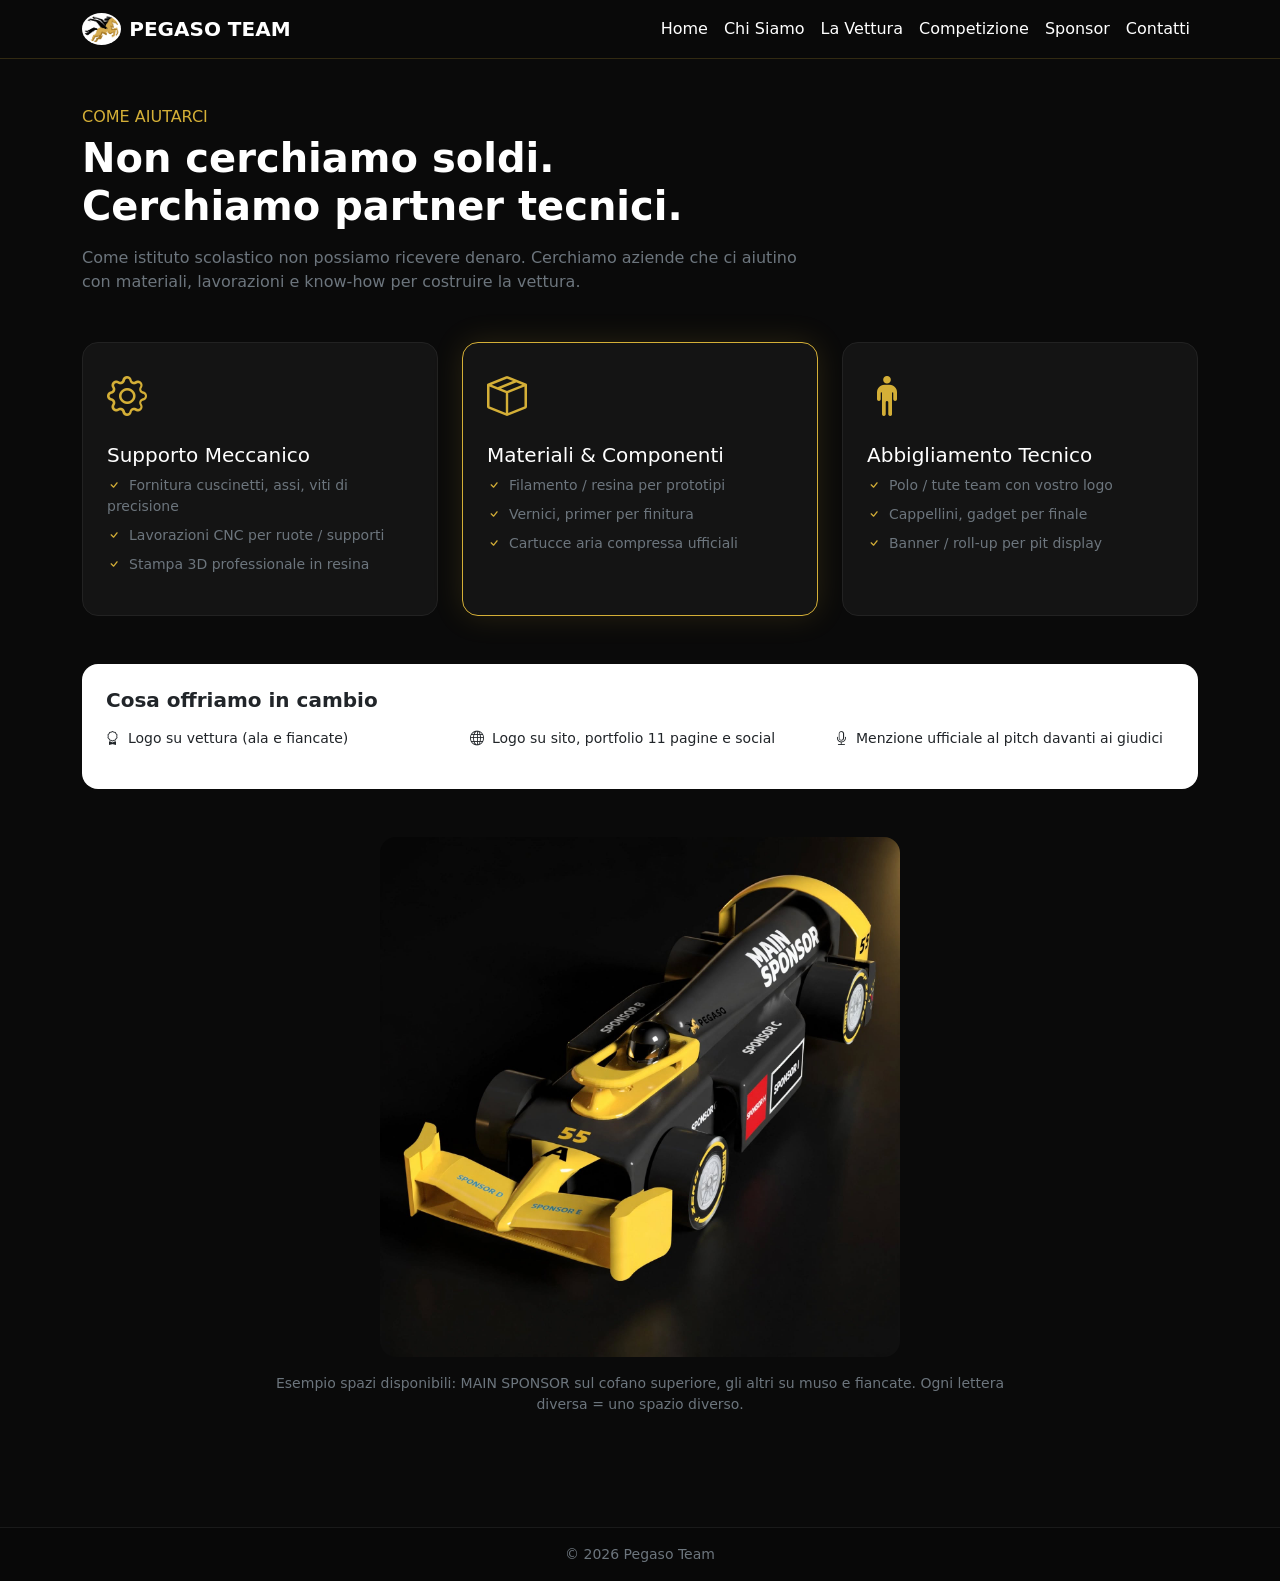
==== pages/sponsor.html @ b55cbc6f "Add files via upload" ====
<!DOCTYPE html>
<html lang="it">

<head>
    <meta charset="UTF-8">
    <meta name="viewport" content="width=device-width, initial-scale=1.0">
    <!-- CSS BOOTSTRAP -->
    <link href="https://cdn.jsdelivr.net/npm/bootstrap@5.3.8/dist/css/bootstrap.min.css" rel="stylesheet">
    <!-- IOCNE BOOTSTRAP -->
    <link rel="stylesheet" href="https://cdn.jsdelivr.net/npm/bootstrap-icons@1.13.1/font/bootstrap-icons.min.css">
    <!-- CSS PERSONALE -->
    <link rel="stylesheet" href="../css/style.css">
    <title>Sponsor | Pegaso Team</title>
</head>

<body>
    <!-- NAVBAR -->
    <nav class="navbar navbar-expand-lg sticky-top" data-bs-theme="dark">
        <div class="container">
            <a class="navbar-brand d-flex align-items-center gap-2 text-white" href="../index.html">
                <img src="../images/logo_pegaso.jpg"
                    style="height:32px;background:white;border-radius:50%;padding:2px;">
                <span class="fw-bold">PEGASO TEAM</span>
            </a>
            <button class="navbar-toggler" type="button" data-bs-toggle="collapse" data-bs-target="#navbarNav">
                <span class="navbar-toggler-icon"></span>
            </button>
            <div class="collapse navbar-collapse" id="navbarNav">
                <ul class="navbar-nav ms-auto">
                    <li class="nav-item"><a class="nav-link text-white" href="../index.html">Home</a></li>
                    <li class="nav-item"><a class="nav-link text-white" href="chi-siamo.html">Chi Siamo</a></li>
                    <li class="nav-item"><a class="nav-link text-white" href="vettura.html">La Vettura</a></li>
                    <li class="nav-item"><a class="nav-link text-white" href="competizione.html">Competizione</a></li>
                    <li class="nav-item"><a class="nav-link active text-white" href="sponsor.html">Sponsor</a></li>
                    <li class="nav-item"><a class="nav-link text-white" href="contatti.html">Contatti</a></li>
                </ul>
            </div>
        </div>
    </nav>

    <!-- COME AIUTARCI -->
    <div class="container py-5">
        <h6 class="gold-text">COME AIUTARCI</h6>
        <h1 class="display-6 fw-bold">Non cerchiamo soldi.<br>Cerchiamo partner tecnici.</h1>
        <p class="text-secondary col-12 col-lg-8 mt-3">Come istituto scolastico non possiamo ricevere denaro. Cerchiamo
            aziende che ci aiutino con materiali, lavorazioni e know-how per costruire la vettura.</p>
        <div class="row g-4 mt-4">
            <div class="col-12 col-lg-4 col-md-6 col-sm-12">
                <div class="card-dark p-4 rounded-4 h-100">
                    <i class="bi bi-gear fs-1 gold-text"></i>
                    <h5 class="mt-3">Supporto Meccanico</h5>
                    <ul class="small text-secondary mt-2 list-unstyled">
                        <li class="mb-2"><i class="bi bi-check gold-text me-2"></i>Fornitura cuscinetti, assi, viti di
                            precisione</li>
                        <li class="mb-2"><i class="bi bi-check gold-text me-2"></i>Lavorazioni CNC per ruote / supporti
                        </li>
                        <li class="mb-2"><i class="bi bi-check gold-text me-2"></i>Stampa 3D professionale in resina
                        </li>
                    </ul>
                </div>
            </div>
            <div class="col-12 col-lg-4 col-md-6 col-sm-12">
                <div class="card-dark tier-gold p-4 rounded-4 h-100">
                    <i class="bi bi-box-seam fs-1 gold-text"></i>
                    <h5 class="mt-3">Materiali & Componenti</h5>
                    <ul class="small text-secondary mt-2 list-unstyled">
                        <li class="mb-2"><i class="bi bi-check gold-text me-2"></i>Filamento / resina per prototipi</li>
                        <li class="mb-2"><i class="bi bi-check gold-text me-2"></i>Vernici, primer per finitura</li>
                        <li class="mb-2"><i class="bi bi-check gold-text me-2"></i>Cartucce aria compressa ufficiali
                        </li>
                    </ul>
                </div>
            </div>
            <div class="col-12 col-lg-4 col-md-12 col-sm-12">
                <div class="card-dark p-4 rounded-4 h-100">
                    <i class="bi bi-person-standing fs-1 gold-text"></i>
                    <h5 class="mt-3">Abbigliamento Tecnico</h5>
                    <ul class="small text-secondary mt-2 list-unstyled">
                        <li class="mb-2"><i class="bi bi-check gold-text me-2"></i>Polo / tute team con vostro logo</li>
                        <li class="mb-2"><i class="bi bi-check gold-text me-2"></i>Cappellini, gadget per finale</li>
                        <li class="mb-2"><i class="bi bi-check gold-text me-2"></i>Banner / roll-up per pit display</li>
                    </ul>
                </div>
            </div>
        </div>

        <!-- COSA OFFRIAMO IN CAMBIO -->
        <div class="mt-5 p-4 rounded-4 bg-white text-dark">
            <h5 class="fw-bold">Cosa offriamo in cambio</h5>
            <div class="row mt-3 small">
                <div class="col-12 col-md-4">
                    <p><i class="bi bi-award me-2"></i>Logo su vettura (ala e fiancate)</p>
                </div>
                <div class="col-12 col-md-4">
                    <p><i class="bi bi-globe me-2"></i>Logo su sito, portfolio 11 pagine e social</p>
                </div>
                <div class="col-12 col-md-4">
                    <p><i class="bi bi-mic me-2"></i>Menzione ufficiale al pitch davanti ai giudici</p>
                </div>
            </div>
        </div>
        <!-- ESEMPIO SPONSOR VETTURA -->
        <div class="my-5 text-center">
            <img src="../images/vettura_sponsor.jpg" class="img-fluid rounded-4 vettura-sponsor-img"
                alt="Template sponsor">
            <div class="row justify-content-center mt-3">
                <div class="col-12 col-lg-8">
                    <p class="small text-secondary">
                        Esempio spazi disponibili: MAIN SPONSOR sul cofano superiore, gli altri su muso e fiancate.
                        Ogni lettera diversa = uno spazio diverso.
                    </p>
                </div>
            </div>
        </div>
    </div>

    <!-- FOOTER -->
    <footer class="py-3 text-center text-secondary small">© 2026 Pegaso Team</footer>

    <!-- JS BOOTSTRAP -->
    <script src="https://cdn.jsdelivr.net/npm/bootstrap@5.3.8/dist/js/bootstrap.bundle.min.js"
        integrity="sha384-FKyoEForCGlyvwx9Hj09JcYn3nv7wiPVlz7YYwJrWVcXK/BmnVDxM+D2scQbITxI"
        crossorigin="anonymous"></script>
</body>

</html>
---- css/style.css ----
:root {
    --gold: #D4AF37;
    --gold2: #FFD700;
    --black: #0A0A0A;
}

body {
    background: var(--black);
    color: #fff;
    font-family: system-ui, sans-serif;
    overflow-x: hidden;
}

/* NAVBAR */
.navbar {
    background: rgba(10, 10, 10, 0.95) !important;
    border-bottom: 1px solid rgba(212, 175, 55, 0.2);
    backdrop-filter: blur(10px);
}

.nav-link {
    font-weight: 500;
}

.nav-link:hover {
    color: var(--gold) !important;
}

/* HERO */
.hero {
    min-height: 88vh;
    display: flex;
    align-items: center;
    background: radial-gradient(ellipse at top right, rgba(212, 175, 55, 0.15), transparent 60%), var(--black);
    padding: 60px 0;
}

.hero h1 {
    font-size: clamp(42px, 7vw, 84px);
    font-weight: 900;
    line-height: 0.9;
    letter-spacing: -2px;
}

.hero h1 span {
    color: var(--gold);
}

/* BOTTONI */
.badge-gold {
    background: var(--gold);
    color: #000;
    font-weight: 700;
    padding: 8px 14px;
    letter-spacing: 1px;
}

.btn-gold {
    background: var(--gold);
    color: #000;
    font-weight: 800;
    padding: 12px 28px;
    border: none;
    border-radius: 6px;
    transition: .3s;
}

.btn-gold:hover {
    background: var(--gold2);
    transform: translateY(-2px);
    color: #000;
}

/* CARD */
.card-dark {
    background: #141414;
    border: 1px solid #222;
    transition: .3s;
}

.card-dark:hover {
    border-color: var(--gold);
    transform: translateY(-4px);
}

.gold-text {
    color: var(--gold);
}

.tier-gold {
    border: 1px solid var(--gold) !important;
    box-shadow: 0 0 30px rgba(212, 175, 55, 0.15);
}

.sponsor-bar {
    border-top: 1px solid rgba(212, 175, 55, 0.3);
    border-bottom: 1px solid rgba(212, 175, 55, 0.3);
    background: #000;
}

/* IMMAGINI - TUTTO QUI, MAI PIU' NELL'HTML */
.logo-pegaso-nav {
    height: 32px;
    background: white;
    border-radius: 50%;
    padding: 2px;
}

.logo-pegaso-hero {
    max-height: 420px;
    filter: drop-shadow(0 0 40px rgba(212, 175, 55, 0.15));
}

.logo-meucci-header {
    width: 130px;
    background: white;
    border-radius: 50%;
    padding: 8px;
}

.vettura-nuda-img {
    max-height: 540px;
    filter: drop-shadow(0 0 40px rgba(212, 175, 55, 0.2));
}

.vettura-sponsor-img {
    max-height: 520px;
}

.logo-pegaso-chi-siamo {
    max-width: 240px;
}

footer {
    border-top: 1px solid #1a1a1a;
    background: #080808;
}
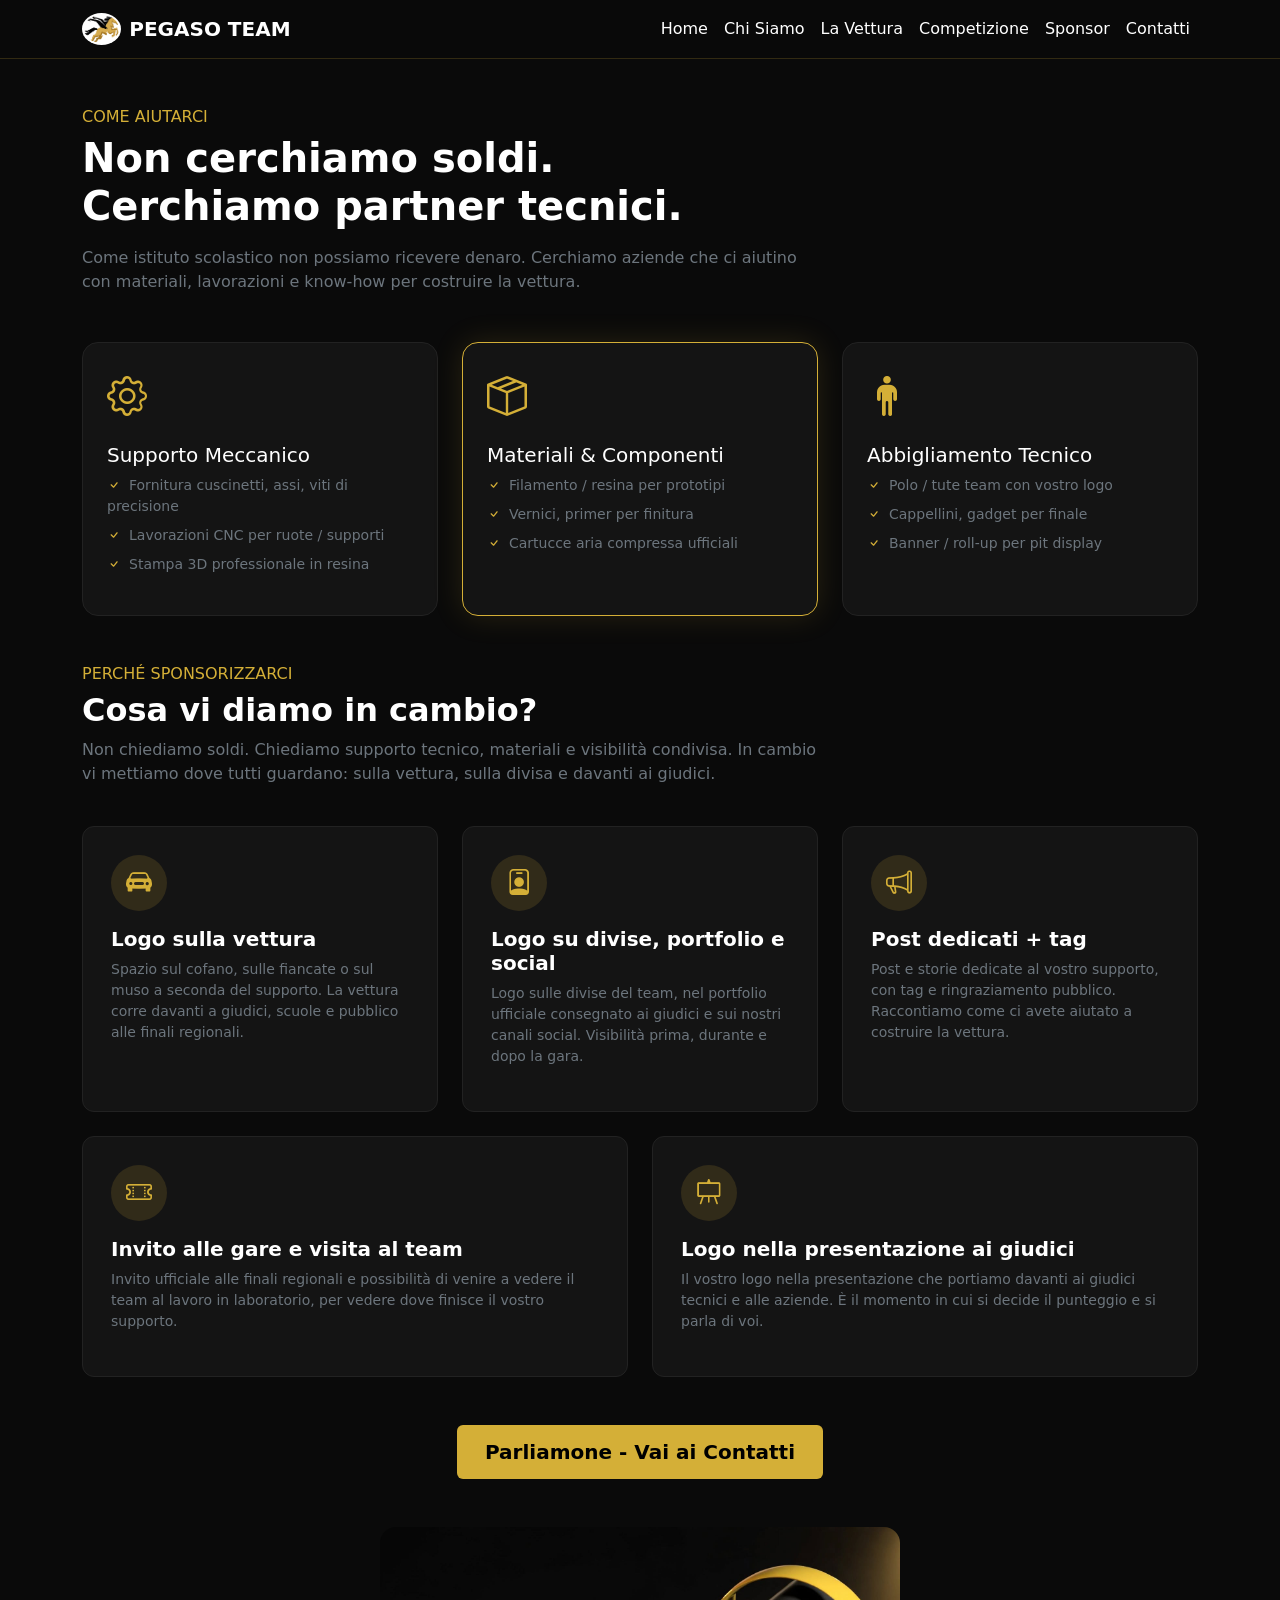
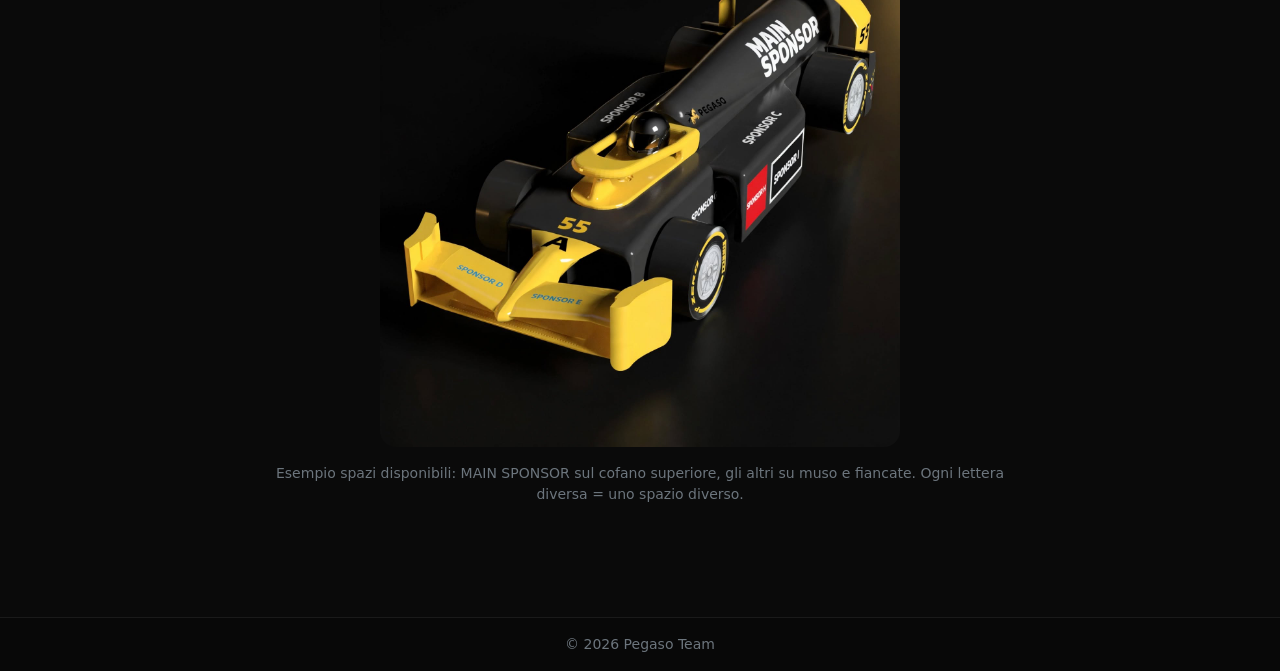
==== commit 09a1349e: "Revise sponsor page with extended sponsorship details Updated the sponsor page to include additional" ====
--- a/pages/sponsor.html
+++ b/pages/sponsor.html
@@ -18,8 +18,7 @@
     <nav class="navbar navbar-expand-lg sticky-top" data-bs-theme="dark">
         <div class="container">
             <a class="navbar-brand d-flex align-items-center gap-2 text-white" href="../index.html">
-                <img src="../images/logo_pegaso.jpg"
-                    style="height:32px;background:white;border-radius:50%;padding:2px;">
+                <img src="../images/logo_pegaso.jpg" class="logo-pegaso-nav" alt="Pegaso">
                 <span class="fw-bold">PEGASO TEAM</span>
             </a>
             <button class="navbar-toggler" type="button" data-bs-toggle="collapse" data-bs-target="#navbarNav">
@@ -84,21 +83,83 @@
             </div>
         </div>
 
-        <!-- COSA OFFRIAMO IN CAMBIO -->
-        <div class="mt-5 p-4 rounded-4 bg-white text-dark">
-            <h5 class="fw-bold">Cosa offriamo in cambio</h5>
-            <div class="row mt-3 small">
-                <div class="col-12 col-md-4">
-                    <p><i class="bi bi-award me-2"></i>Logo su vettura (ala e fiancate)</p>
+        <!-- COSA OFFRIAMO IN CAMBIO - VERSIONE ESTESA -->
+        <!-- PERCHE' SPONSORIZZARCI - QUESTA E' LA PARTE PIU' IMPORTANTE PER LE AZIENDE -->
+        <div class="mt-5">
+            <h6 class="gold-text">PERCHÉ SPONSORIZZARCI</h6>
+            <h2 class="fw-bold">Cosa vi diamo in cambio?</h2>
+            <p class="text-secondary col-12 col-lg-8 mt-2">
+                Non chiediamo soldi. Chiediamo supporto tecnico, materiali e visibilità condivisa.
+                In cambio vi mettiamo dove tutti guardano: sulla vettura, sulla divisa e davanti ai giudici.
+            </p>
+
+            <div class="row g-4 mt-3">
+                <!-- LOGO VETTURA -->
+                <div class="col-12 col-lg-4 col-md-6 col-sm-12">
+                    <div class="perche-box">
+                        <div class="perche-icon"><i class="bi bi-car-front-fill"></i></div>
+                        <h5 class="mt-3 fw-bold">Logo sulla vettura</h5>
+                        <p class="small text-secondary mt-2">
+                            Spazio sul cofano, sulle fiancate o sul muso a seconda del supporto.
+                            La vettura corre davanti a giudici, scuole e pubblico alle finali regionali.
+                        </p>
+                    </div>
                 </div>
-                <div class="col-12 col-md-4">
-                    <p><i class="bi bi-globe me-2"></i>Logo su sito, portfolio 11 pagine e social</p>
+
+                <!-- LOGO DIVISE / PORTFOLIO / SOCIAL -->
+                <div class="col-12 col-lg-4 col-md-6 col-sm-12">
+                    <div class="perche-box">
+                        <div class="perche-icon"><i class="bi bi-person-badge"></i></div>
+                        <h5 class="mt-3 fw-bold">Logo su divise, portfolio e social</h5>
+                        <p class="small text-secondary mt-2">
+                            Logo sulle divise del team, nel portfolio ufficiale consegnato ai giudici
+                            e sui nostri canali social. Visibilità prima, durante e dopo la gara.
+                        </p>
+                    </div>
                 </div>
-                <div class="col-12 col-md-4">
-                    <p><i class="bi bi-mic me-2"></i>Menzione ufficiale al pitch davanti ai giudici</p>
+
+                <!-- POST DEDICATI -->
+                <div class="col-12 col-lg-4 col-md-6 col-sm-12">
+                    <div class="perche-box">
+                        <div class="perche-icon"><i class="bi bi-megaphone"></i></div>
+                        <h5 class="mt-3 fw-bold">Post dedicati + tag</h5>
+                        <p class="small text-secondary mt-2">
+                            Post e storie dedicate al vostro supporto, con tag e ringraziamento pubblico.
+                            Raccontiamo come ci avete aiutato a costruire la vettura.
+                        </p>
+                    </div>
+                </div>
+
+                <!-- INVITO GARE -->
+                <div class="col-12 col-lg-6 col-md-6 col-sm-12">
+                    <div class="perche-box">
+                        <div class="perche-icon"><i class="bi bi-ticket-perforated"></i></div>
+                        <h5 class="mt-3 fw-bold">Invito alle gare e visita al team</h5>
+                        <p class="small text-secondary mt-2">
+                            Invito ufficiale alle finali regionali e possibilità di venire a vedere il team
+                            al lavoro in laboratorio, per vedere dove finisce il vostro supporto.
+                        </p>
+                    </div>
+                </div>
+
+                <!-- LOGO PRESENTAZIONE GIUDICI -->
+                <div class="col-12 col-lg-6 col-md-12 col-sm-12">
+                    <div class="perche-box">
+                        <div class="perche-icon"><i class="bi bi-easel"></i></div>
+                        <h5 class="mt-3 fw-bold">Logo nella presentazione ai giudici</h5>
+                        <p class="small text-secondary mt-2">
+                            Il vostro logo nella presentazione che portiamo davanti ai giudici tecnici e alle aziende.
+                            È il momento in cui si decide il punteggio e si parla di voi.
+                        </p>
+                    </div>
                 </div>
             </div>
+
+            <div class="text-center mt-5">
+                <a href="contatti.html" class="btn btn-gold btn-lg">Parliamone - Vai ai Contatti</a>
+            </div>
         </div>
+
         <!-- ESEMPIO SPONSOR VETTURA -->
         <div class="my-5 text-center">
             <img src="../images/vettura_sponsor.jpg" class="img-fluid rounded-4 vettura-sponsor-img"
@@ -123,4 +184,4 @@
         crossorigin="anonymous"></script>
 </body>
 
-</html>+</html>
--- a/css/style.css
+++ b/css/style.css
@@ -134,4 +134,29 @@
 footer {
     border-top: 1px solid #1a1a1a;
     background: #080808;
-}+}
+
+/* SEZIONE COSA VI DIAMO IN CAMBIO */
+.perche-box{
+  background:#141414;
+  border:1px solid #222;
+  border-radius:12px;
+  padding:28px;
+  height:100%;
+  transition:.3s;
+}
+.perche-box:hover{
+  border-color:var(--gold);
+  transform:translateY(-4px);
+}
+.perche-icon{
+  width:56px;
+  height:56px;
+  background:rgba(212,175,55,0.15);
+  border-radius:50%;
+  display:flex;
+  align-items:center;
+  justify-content:center;
+  color:var(--gold);
+  font-size:26px;
+}
